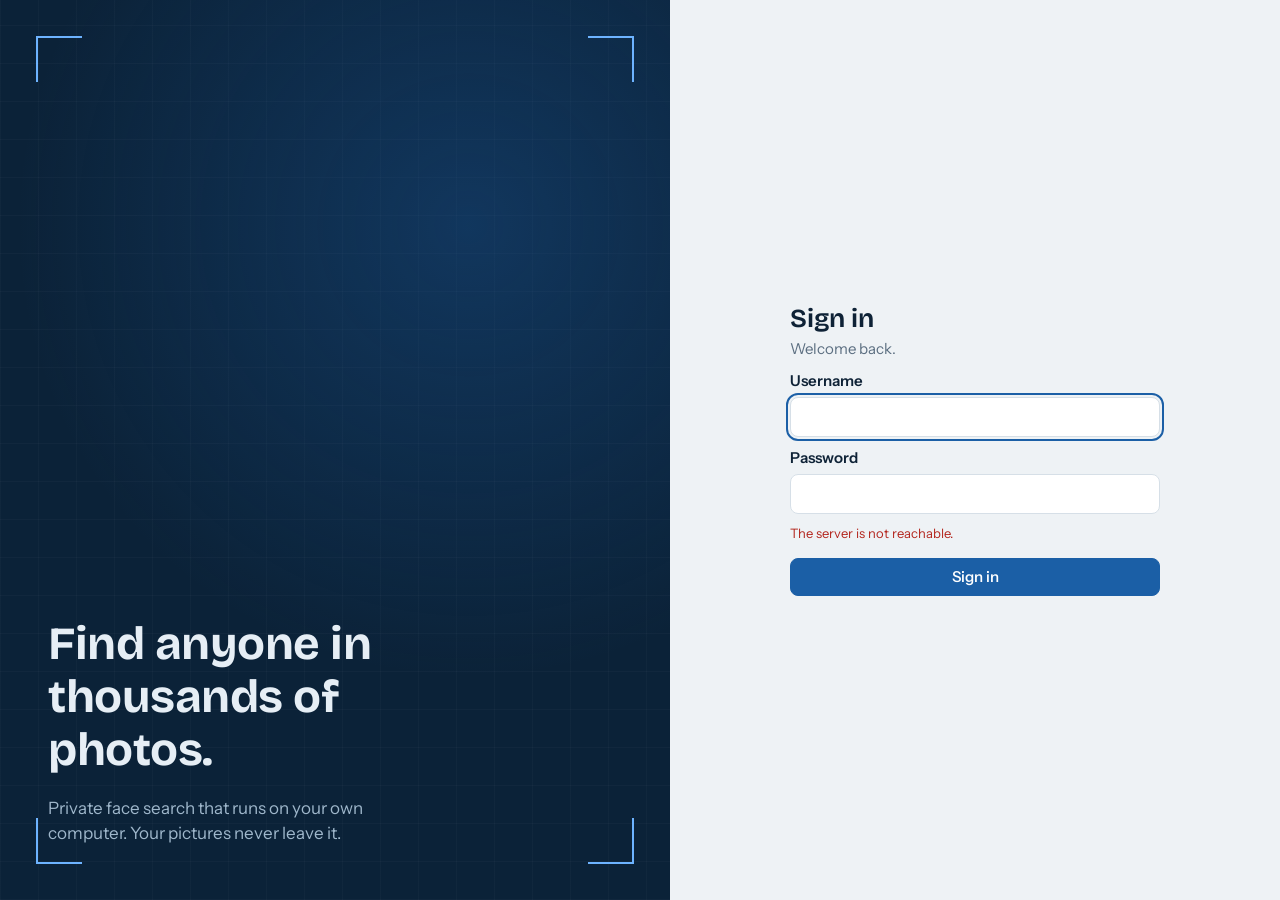
==== static/index.html @ 77f509f9 "FaceMatch 3.0: multi-user private face search Accounts with per-folder access, instant new-photo det" ====
<!doctype html>
<html lang="en"><head>
<meta charset="utf-8"><meta name="viewport" content="width=device-width,initial-scale=1">
<meta name="theme-color" content="#0b2238"><link rel="manifest" href="/manifest.webmanifest">
<title>FaceMatch — find people in your photos</title>
<meta name="description" content="A private, self-hosted face search for your photo library.">
<link rel="icon" href="/static/icon.svg">
<link rel="stylesheet" href="/static/style.css">
<script src="/static/theme.js"></script>
</head><body>

<!-- ============ sign in / first-run setup / invite ============ -->
<div id="auth" class="auth hid">
  <div class="art vf"><span class="vf-b"></span><div class="grain"></div>
    <h1>Find anyone in thousands of photos.</h1>
    <p>Private face search that runs on your own computer. Your pictures never leave it.</p>
  </div>
  <div class="form">
    <form id="authForm" autocomplete="on">
      <h2 id="aTitle">Sign in</h2>
      <p class="mut" id="aSub"></p>
      <label class="f" id="aUserW"><span>Username</span><input type="text" id="aUser" autocomplete="username" autocapitalize="none" required></label>
      <label class="f hid" id="aDispW"><span>Your name</span><input type="text" id="aDisp" autocomplete="name"></label>
      <label class="f"><span>Password</span><input type="password" id="aPass" autocomplete="current-password" required></label>
      <label class="f hid" id="aPass2W"><span>Repeat password</span><input type="password" id="aPass2" autocomplete="new-password"></label>
      <label class="f hid" id="aCodeW"><span>Setup code</span><input type="text" id="aCode" autocomplete="off"><small class="mut">Printed in the server console when it started.</small></label>
      <div class="err small" id="aErr" role="alert"></div>
      <button class="btn p wide" id="aGo" type="submit">Sign in</button>
    </form>
  </div>
</div>

<!-- ============ the app ============ -->
<div id="app" class="hid">
<header class="top">
  <a class="logo" href="#find" id="logoLink"><svg width="28" height="28" viewBox="0 0 32 32" fill="none" stroke="currentColor" stroke-width="2.6" stroke-linecap="round" aria-hidden="true"><path d="M3 11V5a2 2 0 0 1 2-2h6M21 3h6a2 2 0 0 1 2 2v6M29 21v6a2 2 0 0 1-2 2h-6M11 29H5a2 2 0 0 1-2-2v-6"/><circle cx="16" cy="13.5" r="4"/><path d="M8.5 24c1.2-3.6 4.2-5.2 7.5-5.2s6.3 1.6 7.5 5.2"/></svg>FaceMatch</a>
  <nav class="main" aria-label="Main">
    <button data-tab="find" class="on">Find</button>
    <button data-tab="people">People</button>
    <button data-tab="library" class="adm hid">Library</button>
    <button data-tab="admin" class="adm hid">Admin</button>
  </nav>
  <div id="pill" class="pill" title="Library status"></div>
  <button class="avatar" id="avBtn" aria-haspopup="true" aria-label="Account menu"></button>
  <div class="menu hid" id="menu">
    <div class="who" id="mWho"></div><div class="mut small" id="mRole"></div>
    <hr>
    <div class="small mut">Appearance</div>
    <div class="seg" id="modeSeg" style="margin-top:6px"><button data-m="light">Light</button><button data-m="dark">Dark</button><button data-m="auto">Auto</button></div>
    <div class="sw" id="accSw"></div>
    <hr>
    <button class="mi" id="mShares">My share links</button>
    <button class="mi" id="mPass">Change password</button>
    <button class="mi" id="mOut">Sign out</button>
  </div>
</header>

<main>
<!-- ============ FIND ============ -->
<section id="find" class="view on">
  <div class="layout">
    <aside class="panel">
      <h2>Who are you looking for?</h2>
      <div id="peopleChips" class="chips"></div>
      <label class="drop vf" id="drop"><span class="vf-b"></span>
        <input type="file" id="file" accept="image/*,.heic,.heif" multiple hidden>
        <b>Upload a photo of the person</b>
        <span>Drop it here or click. More photos of the same person improve accuracy.</span>
      </label>
      <div id="refBox"></div>
      <div id="together" class="notice small hid"></div>
      <div class="sl">
        <div class="row between"><b>Match strictness</b><span id="thrv" class="mut"></span></div>
        <input type="range" id="thr" min="0.2" max="0.65" step="0.01" aria-label="Match strictness">
        <div class="row between mut small"><span>More matches</span><span>Fewer, surer</span></div>
      </div>
      <div class="sl"><b>When</b><div class="row"><select id="yFrom" aria-label="From year"></select><span class="mut">to</span><select id="yTo" aria-label="To year"></select></div></div>
      <div class="sl"><b>Photos with</b>
        <select id="grp"><option value="">Anyone (all photos)</option><option value="solo">Only them (solo shots)</option><option value="small">Small groups (2–5 faces)</option><option value="big">Big groups (6+ faces)</option></select></div>
      <label class="chk"><input type="checkbox" id="hq"> Hide blurry / tiny faces</label>
      <label class="chk hid" id="vidWrap"><input type="checkbox" id="vid" checked> Include videos</label>
      <div id="srcWrap" class="sl hid"><b>Search in</b><select id="srcSel"></select></div>
      <button class="btn p wide" id="go" disabled>Find photos</button>
      <div id="findMsg" class="err small" role="alert"></div>
    </aside>
    <div class="results">
      <div id="empty" class="empty vf"><span class="vf-b"></span>
        <svg class="big" viewBox="0 0 32 32" fill="none" stroke="currentColor" stroke-width="1.8" stroke-linecap="round" aria-hidden="true"><circle cx="16" cy="12" r="5"/><path d="M6 27c1.5-5.5 5.5-8 10-8s8.5 2.5 10 8"/></svg>
        <h3>Pick a person or upload a face</h3>
        <p id="emptyHint">Your photos are analysed once in the background. After that, every search takes a fraction of a second.</p>
        <div class="row end" style="justify-content:center;margin-top:14px">
          <button class="btn p hid" id="toLib">Add your photo folders</button>
          <button class="btn hid" id="toPeople">See people found in your library</button>
        </div>
      </div>
      <div id="rwrap" class="hid">
        <div class="bar2">
          <div><b id="rcount"></b> <span class="mut" id="rms"></span></div>
          <div class="row grow end wrap">
            <select id="sort" aria-label="Sort"><option value="best">Best match first</option><option value="newest">Newest first</option><option value="oldest">Oldest first</option><option value="quality">Sharpest faces first</option></select>
            <button class="btn" id="selAll">Select all</button>
            <select id="layout" class="xp" title="How exported files are organised"><option value="flat">Flat</option><option value="year">Folders by year</option><option value="structure">Keep original folders</option></select>
            <button class="btn xp adm" id="saveBtn" disabled>Save to folder…</button>
            <button class="btn xp" id="zipBtn" disabled>Download .zip</button>
            <button class="btn xp" id="shareBtn" disabled>Share link…</button>
            <button class="btn" id="savePerson">Remember this person</button>
          </div>
        </div>
        <div id="notice" class="notice hid"></div>
        <div id="fbBar" class="notice hid"><span id="fbText"></span> <button class="btn p" id="fbGo">Update results</button> <button class="btn" id="fbClear">Clear</button></div>
        <div class="mut small tip">Tip: hover a photo and press ✓ “this is them” or ✗ “not them”, then <b>Update results</b> — the search learns from you.</div>
        <div id="grid" class="grid"></div>
        <div id="sentinel" class="mut center">&nbsp;</div>
      </div>
    </div>
  </div>
</section>

<!-- ============ PEOPLE ============ -->
<section id="people" class="view">
  <div class="head row between wrap"><div><h1>People</h1><p class="mut">Faces found in your library are grouped automatically. Name someone once, then find their photos in one click. Names are private to your account.</p></div>
    <div class="row"><button class="btn hid" id="mergeBtn">Merge selected</button><button class="btn p adm hid" id="discBtn">Scan for people</button></div></div>
  <div id="discMsg" class="mut small" style="margin-bottom:10px"></div>
  <div class="tabs"><button data-ps="named" class="on">Named <span id="cNamed"></span></button><button data-ps="discovered">Discovered <span id="cDisc"></span></button><button data-ps="hidden">Hidden <span id="cHidden"></span></button></div>
  <div id="peopleGrid" class="pgrid"></div>
  <div class="center" style="margin-top:14px"><button class="btn hid" id="pMore">Show more</button></div>
</section>

<!-- ============ LIBRARY (admin) ============ -->
<section id="library" class="view">
  <div class="head row between wrap"><div><h1>Library</h1><p class="mut">Folders, albums and drives to search. Every photo is analysed once; new photos are noticed within seconds.</p></div>
    <button class="btn p" id="addSrc">+ Add folder</button></div>
  <div class="panel" id="idxPanel">
    <div class="row between wrap"><b id="idxTitle">Idle</b><div class="row wrap"><button class="btn" id="bPause">Pause</button><button class="btn" id="bStop">Stop</button><button class="btn" id="bScan">Scan for new photos</button></div></div>
    <div class="prog"><i id="idxBar"></i></div>
    <div class="mut small" id="idxText"></div>
  </div>
  <div id="srcList"></div>
  <div class="panel"><h2>Indexing</h2>
    <div class="grid3">
      <label class="f"><span>Speed <small class="mut">(CPU workers — fewer keeps the computer snappy)</small></span><input type="range" id="wk" min="1" value="1"> <b id="wkv"></b></label>
      <label class="f"><span>Face detail</span><select id="detail"><option value="fast">Fast (close-up faces)</option><option value="balanced">Balanced</option><option value="thorough">Thorough (small faces, slower)</option></select></label>
      <label class="f"><span>Full re-check</span><select id="auto"><option value="0">never (manual)</option><option value="1">every hour</option><option value="6">every 6 hours</option><option value="24">daily</option><option value="168">weekly</option></select></label>
    </div>
    <label class="chk"><input type="checkbox" id="optWatch"> Watch folders and add new photos instantly</label>
    <label class="chk"><input type="checkbox" id="optVideo"> Also index videos (samples a frame every few seconds — slower)</label>
    <label class="chk"><input type="checkbox" id="optDisc"> Group faces into people automatically after indexing</label>
    <label class="chk"><input type="checkbox" id="optShare"> Allow share links</label>
    <label class="chk"><input type="checkbox" id="optBackup"> Back up the index every day (keeps the last 3)</label>
    <div class="sl"><b>Skip these folders</b> <span class="mut small">one per line: a folder name (e.g. Screenshots) or a full path</span>
      <textarea id="excl" rows="3" placeholder="Screenshots&#10;WhatsApp Stickers"></textarea>
      <button class="btn" id="exclSave" style="margin-top:6px">Save</button></div>
    <div class="row"><button class="btn" id="bBackup">Back up now</button><span class="mut small" id="bkText"></span></div>
  </div>
  <div class="panel"><h2>Recognition model</h2>
    <div class="row wrap"><select id="modelSel"></select><button class="btn" id="modelGo">Switch model</button></div>
    <div id="modelMsg" class="small mut" style="margin-top:8px"></div>
    <div class="prog hid" id="modelProg"><i id="modelBar"></i></div>
    <p class="mut small">“Standard” is fast. “Accurate” (ArcFace) tells similar-looking people apart much better and copes better with children, side views and ageing, but analysing takes 3–5× longer. Switching re-analyses your library in the background; saved people carry over.</p>
  </div>
</section>

<!-- ============ ADMIN ============ -->
<section id="admin" class="view">
  <div class="head"><h1>Admin</h1><p class="mut">People who can sign in, what they can see, and what has been happening.</p></div>
  <div class="tabs"><button data-at="ov" class="on">Overview</button><button data-at="users">Users</button><button data-at="log">Activity</button></div>
  <div id="at-ov"></div><div id="at-users" class="hid"></div><div id="at-log" class="hid"></div>
</section>
</main>

<div id="lb" class="lb vf hid"><span class="vf-b"></span>
  <button class="x" id="lbX" aria-label="Close">✕</button><button class="nv l" id="lbL" aria-label="Previous">‹</button><button class="nv r" id="lbR" aria-label="Next">›</button>
  <div id="lbMedia"></div>
  <div class="cap"><div><span id="lbName"></span> <a id="lbOpen" target="_blank" rel="noopener">open original</a></div>
    <div class="row" style="justify-content:center;margin-top:8px"><button class="lbfb" id="lbYes">✓ This is them</button><button class="lbfb" id="lbNo">✗ Not them</button></div></div>
</div>
</div>

<div id="modal" class="modal hid"><div class="mbox" id="mbox" role="dialog" aria-modal="true"></div></div>
<div id="toast" class="toast hid" role="status"></div>
<script src="/static/app.js"></script>
</body></html>
---- static/style.css ----
/* FaceMatch — cyanotype-inspired UI. Themes: 6 accents x light/dark/auto. No external requests. */
@font-face{font-family:"Bricolage Grotesque";src:url(/static/fonts/bricolage-grotesque-latin-wght-normal.woff2) format("woff2");font-weight:200 800;font-display:swap}
@font-face{font-family:"Instrument Sans";src:url(/static/fonts/instrument-sans-latin-wght-normal.woff2) format("woff2");font-weight:400 700;font-display:swap}

:root{
  --bg:#eef2f5;--surface:#fff;--surface2:#f5f8fa;--ink:#0e2236;--mut:#5b6e80;--line:#d6dfe7;
  --acc:#1b5fa6;--acc-ink:#fff;--acc-soft:#dfeaf6;--ok:#1e7a4f;--bad:#b3261e;--warn:#9a6700;
  --shadow:0 1px 2px rgba(14,34,54,.06),0 8px 24px -12px rgba(14,34,54,.18);
  --r:12px;--rs:8px;
  --hd:"Bricolage Grotesque","Segoe UI",system-ui,sans-serif;--bd:"Instrument Sans","Segoe UI",system-ui,sans-serif;
  color-scheme:light;
}
:root[data-mode="dark"]{
  --bg:#0a1620;--surface:#10202e;--surface2:#142736;--ink:#e6eef5;--mut:#8da2b5;--line:#22384a;
  --acc:#6db3ff;--acc-ink:#06223d;--acc-soft:#16324b;--ok:#4cc38a;--bad:#ff7b72;--warn:#e3b341;
  --shadow:0 1px 2px rgba(0,0,0,.4),0 10px 30px -14px rgba(0,0,0,.7);color-scheme:dark;
}
/* accent palettes: [light acc, soft, dark acc, dark soft] */
:root[data-acc="fern"]{--acc:#25724f;--acc-soft:#dcefe6}
:root[data-acc="plum"]{--acc:#7d3a93;--acc-soft:#eddff3}
:root[data-acc="marigold"]{--acc:#8f5a00;--acc-soft:#f6e8c6}
:root[data-acc="rose"]{--acc:#b02a52;--acc-soft:#f8dfe6}
:root[data-acc="graphite"]{--acc:#38424d;--acc-soft:#e1e6ea}
:root[data-mode="dark"][data-acc="fern"]{--acc:#59d19b;--acc-soft:#14352a;--acc-ink:#04281a}
:root[data-mode="dark"][data-acc="plum"]{--acc:#cf93e6;--acc-soft:#2f1c39;--acc-ink:#2a0f37}
:root[data-mode="dark"][data-acc="marigold"]{--acc:#f0b94a;--acc-soft:#3a2d10;--acc-ink:#2d1f00}
:root[data-mode="dark"][data-acc="rose"]{--acc:#ff8aa9;--acc-soft:#3b1824;--acc-ink:#3a0b19}
:root[data-mode="dark"][data-acc="graphite"]{--acc:#b6c2cf;--acc-soft:#232d37;--acc-ink:#121a21}

*{box-sizing:border-box}
html{-webkit-text-size-adjust:100%}
body{margin:0;background:var(--bg);color:var(--ink);font:15px/1.5 var(--bd);-webkit-font-smoothing:antialiased}
h1,h2,h3{font-family:var(--hd);margin:0;letter-spacing:-.01em;line-height:1.15}
h1{font-size:30px;font-weight:700}h2{font-size:18px;font-weight:650;margin-bottom:10px}h3{font-size:16px}
p{margin:.3em 0}
a{color:var(--acc)}
.hid{display:none!important}.mut{color:var(--mut)}.small{font-size:13px}.center{text-align:center}.err{color:var(--bad)}.ok{color:var(--ok)}
.row{display:flex;gap:8px;align-items:center}.wrap{flex-wrap:wrap}.between{justify-content:space-between}.end{justify-content:flex-end}.grow{flex:1}
:focus-visible{outline:2px solid var(--acc);outline-offset:2px}
button,input,select,textarea{font:inherit;color:inherit}
input[type=text],input[type=password],input[type=number],select,textarea{background:var(--surface);border:1px solid var(--line);border-radius:var(--rs);padding:8px 10px;width:100%;min-height:38px}
textarea{resize:vertical}
select{width:auto;max-width:100%}
.btn{background:var(--surface);border:1px solid var(--line);border-radius:var(--rs);padding:7px 13px;cursor:pointer;min-height:36px;font-weight:550;white-space:nowrap}
.btn:hover:not(:disabled){border-color:var(--acc)}
.btn.p{background:var(--acc);color:var(--acc-ink);border-color:var(--acc)}
.btn.p:hover:not(:disabled){filter:brightness(1.07)}
.btn.danger{color:var(--bad)}.btn.ghost{background:none;border-color:transparent}
.btn:disabled{opacity:.45;cursor:default}.btn.wide{width:100%}
input[type=range]{accent-color:var(--acc);width:100%}input[type=checkbox]{accent-color:var(--acc)}
.chk{display:flex;gap:8px;align-items:center;margin:6px 0;cursor:pointer}
.panel{background:var(--surface);border:1px solid var(--line);border-radius:var(--r);padding:16px;margin-bottom:14px;box-shadow:var(--shadow)}
.notice{background:var(--acc-soft);border-radius:var(--rs);padding:9px 12px;margin:10px 0}
.badge{font-size:12px;border-radius:99px;padding:1px 9px;background:var(--acc-soft);color:var(--acc);white-space:nowrap}
.badge.off{background:#fde8e6;color:var(--bad)}:root[data-mode=dark] .badge.off{background:#3b1a18}
.badge.live{background:#dff3e8;color:var(--ok)}:root[data-mode=dark] .badge.live{background:#123325}

/* viewfinder brackets: the product's motif — used on the logo, drop zone, auth art, lightbox, hovered tiles */
.vf{position:relative}
.vf>.vf-b{position:absolute;inset:0;pointer-events:none;z-index:2}
.vf::before,.vf::after,.vf>.vf-b::before,.vf>.vf-b::after{content:"";position:absolute;width:var(--vs,18px);height:var(--vs,18px);border:0 solid var(--vc,var(--acc));pointer-events:none;transition:all .18s}
.vf::before{top:var(--vo,8px);left:var(--vo,8px);border-top-width:2px;border-left-width:2px}
.vf::after{top:var(--vo,8px);right:var(--vo,8px);border-top-width:2px;border-right-width:2px}
.vf>.vf-b::before{bottom:var(--vo,8px);left:var(--vo,8px);border-bottom-width:2px;border-left-width:2px}
.vf>.vf-b::after{bottom:var(--vo,8px);right:var(--vo,8px);border-bottom-width:2px;border-right-width:2px}

/* top bar */
header.top{position:sticky;top:0;z-index:20;display:flex;align-items:center;gap:18px;padding:10px 20px;background:color-mix(in srgb,var(--bg) 88%,transparent);backdrop-filter:blur(10px);border-bottom:1px solid var(--line)}
.logo{display:flex;align-items:center;gap:9px;font:700 20px var(--hd);letter-spacing:-.02em;color:var(--ink);text-decoration:none}
.logo svg{color:var(--acc)}
nav.main{display:flex;gap:2px}
nav.main button{background:none;border:0;padding:8px 14px;border-radius:99px;cursor:pointer;font-weight:600;color:var(--mut)}
nav.main button:hover{color:var(--ink)}
nav.main button.on{background:var(--acc-soft);color:var(--acc)}
.pill{margin-left:auto;font-size:13px;color:var(--mut);display:flex;align-items:center;gap:8px}
.pill::before{content:"";width:8px;height:8px;border-radius:50%;background:var(--ok)}
.pill.run::before{background:var(--acc);animation:pulse 1.2s infinite}
@keyframes pulse{50%{opacity:.25}}
.avatar{width:36px;height:36px;border-radius:50%;border:1px solid var(--line);background:var(--acc);color:var(--acc-ink);font:700 14px var(--hd);cursor:pointer}
.menu{position:absolute;right:20px;top:56px;width:290px;background:var(--surface);border:1px solid var(--line);border-radius:var(--r);box-shadow:var(--shadow);padding:14px;z-index:30}
.menu hr{border:0;border-top:1px solid var(--line);margin:12px 0}
.menu .who{font-weight:650}
.seg{display:flex;border:1px solid var(--line);border-radius:var(--rs);overflow:hidden}
.seg button{flex:1;background:none;border:0;padding:6px;cursor:pointer;font-weight:550}
.seg button.on{background:var(--acc-soft);color:var(--acc)}
.sw{display:flex;gap:8px;margin-top:8px}
.sw button{width:28px;height:28px;border-radius:50%;border:2px solid transparent;cursor:pointer;outline:1px solid var(--line);outline-offset:1px}
.sw button.on{border-color:var(--ink)}
.mi{display:block;width:100%;text-align:left;background:none;border:0;padding:8px 6px;border-radius:6px;cursor:pointer}
.mi:hover{background:var(--surface2)}

main{max-width:1500px;margin:0 auto;padding:20px}
.view{display:none}.view.on{display:block}
.head{margin-bottom:16px;gap:16px}
.layout{display:grid;grid-template-columns:330px 1fr;gap:20px;align-items:start}
aside.panel{position:sticky;top:76px;max-height:calc(100vh - 92px);overflow:auto}
.sl{margin:14px 0}.sl>b{display:block;margin-bottom:5px}

.drop{display:block;text-align:center;padding:26px 16px;border-radius:var(--r);background:var(--surface2);cursor:pointer;--vo:8px}
.drop.on,.drop:hover{background:var(--acc-soft);--vs:26px}
.drop b{display:block;font:650 15px var(--hd)}.drop span{color:var(--mut);font-size:13px}
.chips{display:flex;flex-wrap:wrap;gap:6px;margin-bottom:10px}
.chip{display:flex;align-items:center;gap:6px;border:1px solid var(--line);background:var(--surface);border-radius:99px;padding:3px 11px 3px 3px;cursor:pointer;font-weight:550}
.chip img{width:26px;height:26px;border-radius:50%;object-fit:cover}
.chip.on{background:var(--acc);color:var(--acc-ink);border-color:var(--acc)}
.ref{display:flex;gap:8px;flex-wrap:wrap;margin-top:10px;align-items:center}
.rp{display:flex;gap:4px;padding:4px;border:1px solid var(--line);border-radius:var(--rs)}
.rp img{width:56px;height:56px;object-fit:cover;border-radius:6px;opacity:.55;cursor:pointer}
.rp img.on{opacity:1;outline:2px solid var(--acc)}

.empty{text-align:center;padding:70px 20px;color:var(--mut);--vo:30px;--vs:34px;border-radius:var(--r);background:var(--surface);border:1px dashed var(--line)}
.empty .big{width:62px;height:62px;margin:0 auto 12px;color:var(--acc)}
.empty h3{color:var(--ink);font-size:21px;margin-bottom:6px}
.bar2{display:flex;justify-content:space-between;gap:12px;flex-wrap:wrap;align-items:center;margin-bottom:10px}
.tip{margin:6px 0 12px}

.grid{display:grid;grid-template-columns:repeat(auto-fill,minmax(170px,1fr));gap:8px}
.tile{position:relative;aspect-ratio:1;border-radius:var(--rs);overflow:hidden;cursor:pointer;background:var(--surface2);--vo:7px;--vs:14px;--vc:#fff}
.tile img{width:100%;height:100%;object-fit:cover;display:block;transition:transform .25s}
.tile:hover img{transform:scale(1.04)}
.tile::before,.tile::after,.tile>.vf-b::before,.tile>.vf-b::after{opacity:0;z-index:2}
.tile:hover::before,.tile:hover::after,.tile:hover>.vf-b::before,.tile:hover>.vf-b::after,.tile.sel::before,.tile.sel::after,.tile.sel>.vf-b::before,.tile.sel>.vf-b::after{opacity:1}
.tile .ck,.tile .fb button{position:absolute;width:26px;height:26px;border-radius:50%;border:0;background:rgba(10,22,32,.65);color:#fff;cursor:pointer;display:none;font-size:14px;line-height:26px;text-align:center;z-index:3}
.tile .ck{top:8px;left:8px}.tile .fb{position:absolute;bottom:7px;right:7px;display:none;gap:4px;z-index:3}
.tile .fb button{position:static;display:block}
.tile:hover .ck,.tile:hover .fb,.grid.selecting .ck{display:block}.tile:hover .fb{display:flex}
.tile.sel .ck{display:block;background:var(--acc);color:var(--acc-ink)}
.tile.sel img{transform:scale(.93);border-radius:6px}
.tile.okd{outline:3px solid var(--ok);outline-offset:-3px}.tile.rej{outline:3px solid var(--bad);outline-offset:-3px;opacity:.55}
.tile .sc{position:absolute;bottom:7px;left:8px;font-size:12px;font-weight:650;color:#fff;text-shadow:0 1px 3px rgba(0,0,0,.8);display:none;z-index:3}
.tile:hover .sc{display:block}
.tile .vb{position:absolute;top:8px;right:8px;background:rgba(10,22,32,.65);color:#fff;border-radius:6px;padding:0 6px;font-size:12px;z-index:3}

.tabs{display:flex;gap:4px;margin-bottom:14px;border-bottom:1px solid var(--line)}
.tabs button{background:none;border:0;border-bottom:2px solid transparent;padding:9px 14px;cursor:pointer;font-weight:600;color:var(--mut);margin-bottom:-1px}
.tabs button.on{color:var(--acc);border-bottom-color:var(--acc)}
.tabs button span{background:var(--acc-soft);color:var(--acc);border-radius:99px;padding:0 8px;font-size:12px;margin-left:4px}
.pgrid{display:grid;grid-template-columns:repeat(auto-fill,minmax(190px,1fr));gap:12px}
.pc{background:var(--surface);border:1px solid var(--line);border-radius:var(--r);padding:14px;text-align:center;position:relative;box-shadow:var(--shadow)}
.pc img{width:104px;height:104px;border-radius:50%;object-fit:cover;background:var(--surface2)}
.pc .name{display:block;font:650 16px var(--hd);margin:8px 0 2px;cursor:pointer}
.pc .name.un{color:var(--acc);font-weight:600}
.pc .meta{color:var(--mut);font-size:13px;margin-bottom:9px}
.pc .row{justify-content:center;flex-wrap:wrap}.pc .btn{padding:6px 10px}
.pc .mg{position:absolute;top:10px;left:10px}
.pc .pool{position:absolute;top:10px;right:10px}

.prog{height:7px;border-radius:9px;background:var(--surface2);overflow:hidden;margin:9px 0}
.prog i{display:block;height:100%;background:var(--acc);width:0;transition:width .4s}
.src{display:flex;justify-content:space-between;gap:12px;align-items:center;flex-wrap:wrap}
.src .path{font-weight:650;word-break:break-all}
.grid3{display:grid;grid-template-columns:repeat(auto-fit,minmax(220px,1fr));gap:16px}
label.f{display:block;margin:10px 0}label.f>span{display:block;font-weight:600;margin-bottom:4px}

table.t{width:100%;border-collapse:collapse}
table.t th,table.t td{text-align:left;padding:9px 10px;border-bottom:1px solid var(--line);vertical-align:middle}
table.t th{font-weight:600;color:var(--mut);font-size:13px}
.stats{display:grid;grid-template-columns:repeat(auto-fit,minmax(150px,1fr));gap:12px;margin-bottom:14px}
.stat{background:var(--surface);border:1px solid var(--line);border-radius:var(--r);padding:14px 16px}
.stat b{display:block;font:700 28px var(--hd);letter-spacing:-.02em}.stat span{color:var(--mut);font-size:13px}
.chart{position:relative}.chart svg{width:100%;height:auto;display:block}
.chart .bar{fill:var(--acc);transition:opacity .15s}.chart .bar:hover{opacity:.78}
.chart text{fill:var(--mut);font-size:11px;font-family:var(--bd)}.chart .gl{stroke:var(--line);stroke-width:1}
.tip2{position:absolute;pointer-events:none;background:var(--ink);color:var(--bg);padding:5px 9px;border-radius:6px;font-size:12.5px;white-space:nowrap;transform:translate(-50%,-110%)}
.ev{display:grid;grid-template-columns:150px 110px 150px 1fr;gap:10px;padding:8px 4px;border-bottom:1px solid var(--line);font-size:13.5px}

/* auth screen */
.auth{min-height:100vh;display:grid;grid-template-columns:1.1fr 1fr}
.auth .art{background:#0b2238;color:#e6eef5;display:flex;flex-direction:column;justify-content:flex-end;padding:48px;position:relative;overflow:hidden;--vc:#6db3ff;--vo:36px;--vs:44px}
.auth .art h1{font-size:46px;max-width:11ch;margin-bottom:14px}
.auth .art p{color:#9fb7cb;max-width:34ch;font-size:17px}
.auth .art .grain{position:absolute;inset:0;background:radial-gradient(circle at 70% 25%,#1d5fa855,transparent 55%),repeating-linear-gradient(0deg,#ffffff06 0 1px,transparent 1px 38px),repeating-linear-gradient(90deg,#ffffff06 0 1px,transparent 1px 38px)}
.auth .art>*:not(.grain):not(.vf-b){position:relative}
.auth .form{display:flex;align-items:center;justify-content:center;padding:32px}
.auth form{width:100%;max-width:370px}
.auth form h2{font-size:26px;margin-bottom:4px}
.auth form .btn{margin-top:14px}

.lb{position:fixed;inset:0;background:rgba(5,12,19,.94);z-index:50;display:flex;align-items:center;justify-content:center;--vc:#fff;--vo:22px;--vs:30px}
#lbMedia{max-width:92vw;max-height:80vh;display:flex}#lbMedia img,#lbMedia video{max-width:92vw;max-height:80vh;object-fit:contain;border-radius:4px}
.lb .x,.lb .nv{position:absolute;background:rgba(255,255,255,.1);border:0;color:#fff;font-size:26px;width:46px;height:46px;border-radius:50%;cursor:pointer}
.lb .x{top:16px;right:16px}.lb .nv{top:50%;margin-top:-23px}.lb .l{left:16px}.lb .r{right:16px}
.lb .cap{position:absolute;bottom:16px;left:0;right:0;text-align:center;color:#d3dfe9;font-size:14px}.lb .cap a{color:#8ec5ff}
.lbfb{background:rgba(255,255,255,.12);border:0;color:#fff;border-radius:99px;padding:6px 16px;cursor:pointer}
.modal{position:fixed;inset:0;background:rgba(5,12,19,.55);z-index:60;display:flex;align-items:center;justify-content:center;padding:16px}
.mbox{background:var(--surface);border-radius:var(--r);padding:22px;width:min(520px,100%);max-height:90vh;overflow:auto;box-shadow:var(--shadow)}
.mbox h2{margin-bottom:12px}.mbox .row{margin-top:12px}
.fl{max-height:300px;overflow:auto;border:1px solid var(--line);border-radius:var(--rs);margin:10px 0}
.fl div{padding:8px 12px;cursor:pointer;border-bottom:1px solid var(--line)}.fl div:hover{background:var(--surface2)}
.toast{position:fixed;left:50%;bottom:26px;transform:translateX(-50%);background:var(--ink);color:var(--bg);padding:10px 18px;border-radius:99px;z-index:90;box-shadow:var(--shadow)}
.linkbox{display:flex;gap:6px}.linkbox input{flex:1}

@media (max-width:900px){
  .layout{grid-template-columns:1fr}aside.panel{position:static;max-height:none}
  .auth{grid-template-columns:1fr}.auth .art{min-height:230px;padding:28px}.auth .art h1{font-size:32px}
  header.top{gap:8px;padding:8px 12px;flex-wrap:wrap}.pill{display:none}nav.main{order:3;width:100%;overflow:auto}
  main{padding:12px}.grid{grid-template-columns:repeat(auto-fill,minmax(118px,1fr))}.ev{grid-template-columns:1fr 1fr}
  .menu{right:12px}
}
@media (prefers-reduced-motion:reduce){*{animation:none!important;transition:none!important}}
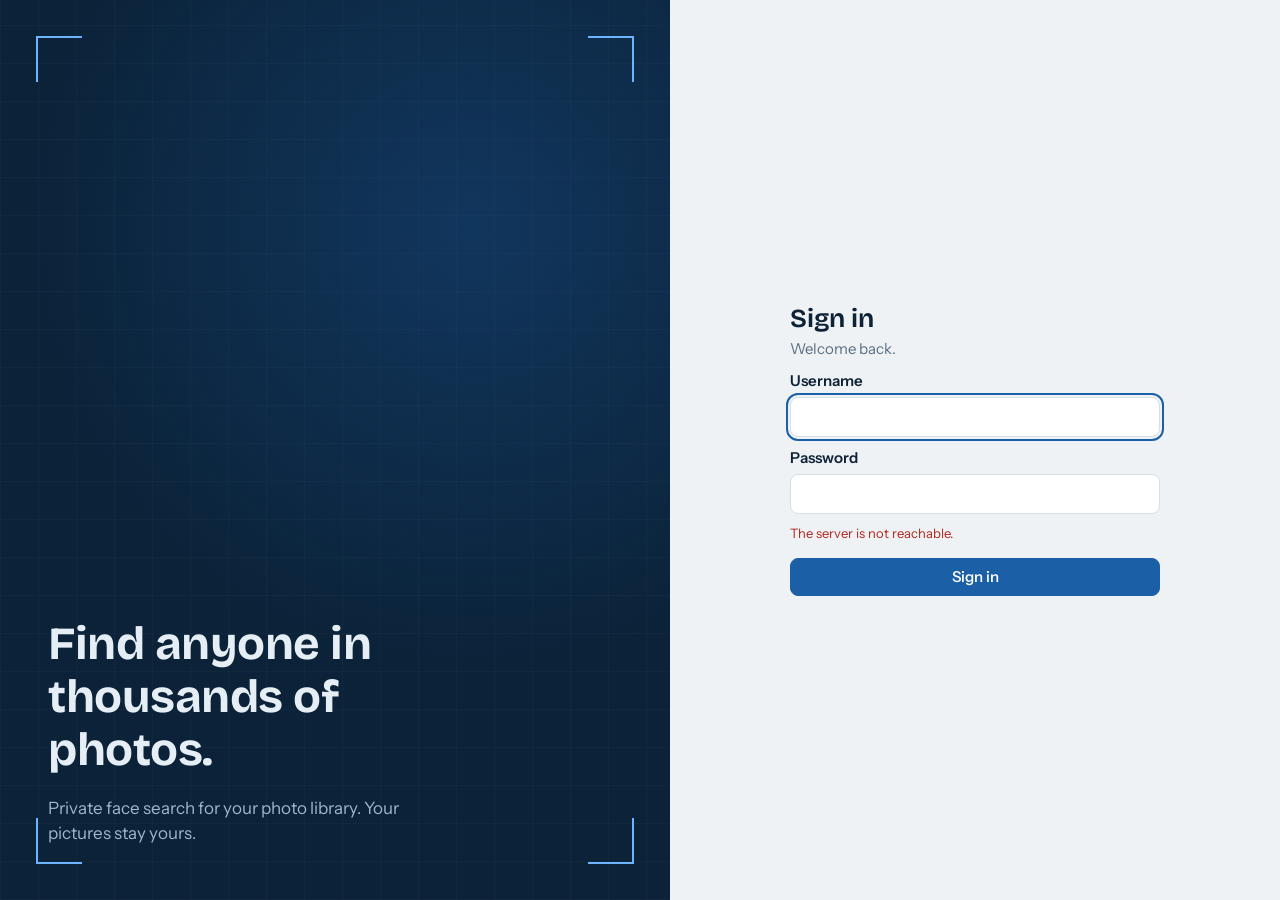
==== commit 9efaaaf1: "Platform mode: sign-up, uploads, installable app" ====
--- a/static/index.html
+++ b/static/index.html
@@ -1,7 +1,10 @@
 <!doctype html>
 <html lang="en"><head>
-<meta charset="utf-8"><meta name="viewport" content="width=device-width,initial-scale=1">
+<meta charset="utf-8"><meta name="viewport" content="width=device-width,initial-scale=1,viewport-fit=cover">
 <meta name="theme-color" content="#0b2238"><link rel="manifest" href="/manifest.webmanifest">
+<meta name="mobile-web-app-capable" content="yes"><meta name="apple-mobile-web-app-capable" content="yes">
+<meta name="apple-mobile-web-app-title" content="FaceMatch"><meta name="apple-mobile-web-app-status-bar-style" content="black-translucent">
+<link rel="apple-touch-icon" href="/static/icons/apple-touch-icon.png">
 <title>FaceMatch — find people in your photos</title>
 <meta name="description" content="A private, self-hosted face search for your photo library.">
 <link rel="icon" href="/static/icon.svg">
@@ -13,7 +16,7 @@
 <div id="auth" class="auth hid">
   <div class="art vf"><span class="vf-b"></span><div class="grain"></div>
     <h1>Find anyone in thousands of photos.</h1>
-    <p>Private face search that runs on your own computer. Your pictures never leave it.</p>
+    <p>Private face search for your photo library. Your pictures stay yours.</p>
   </div>
   <div class="form">
     <form id="authForm" autocomplete="on">
@@ -24,8 +27,10 @@
       <label class="f"><span>Password</span><input type="password" id="aPass" autocomplete="current-password" required></label>
       <label class="f hid" id="aPass2W"><span>Repeat password</span><input type="password" id="aPass2" autocomplete="new-password"></label>
       <label class="f hid" id="aCodeW"><span>Setup code</span><input type="text" id="aCode" autocomplete="off"><small class="mut">Printed in the server console when it started.</small></label>
+      <label class="chk hid" id="aConsentW" style="align-items:flex-start"><input type="checkbox" id="aConsent" style="margin-top:4px"><span class="small">I agree to the <a href="/privacy" target="_blank" rel="noopener">privacy notice</a>, and I have the right to upload these photos. I understand faces in them are analysed to make search possible.</span></label>
       <div class="err small" id="aErr" role="alert"></div>
       <button class="btn p wide" id="aGo" type="submit">Sign in</button>
+      <p class="center small hid" id="aSwitchW" style="margin-top:14px"><span id="aSwitchT" class="mut"></span> <a href="#" id="aSwitch"></a></p>
     </form>
   </div>
 </div>
@@ -37,6 +42,7 @@
   <nav class="main" aria-label="Main">
     <button data-tab="find" class="on">Find</button>
     <button data-tab="people">People</button>
+    <button data-tab="photos" class="mem hid">Photos</button>
     <button data-tab="library" class="adm hid">Library</button>
     <button data-tab="admin" class="adm hid">Admin</button>
   </nav>
@@ -50,7 +56,10 @@
     <div class="sw" id="accSw"></div>
     <hr>
     <button class="mi" id="mShares">My share links</button>
+    <button class="mi hid" id="mInstall">Install as an app</button>
     <button class="mi" id="mPass">Change password</button>
+    <a class="mi" href="/privacy" target="_blank" rel="noopener" style="text-decoration:none;color:inherit">Privacy notice</a>
+    <button class="mi" id="mDelete" style="color:var(--bad)">Delete my account…</button>
     <button class="mi" id="mOut">Sign out</button>
   </div>
 </header>
@@ -60,7 +69,7 @@
 <section id="find" class="view on">
   <div class="layout">
     <aside class="panel">
-      <h2>Who are you looking for?</h2>
+      <h2>Who are you looking for? <button class="btn asideT" id="asideT" type="button">Change search</button></h2>
       <div id="peopleChips" class="chips"></div>
       <label class="drop vf" id="drop"><span class="vf-b"></span>
         <input type="file" id="file" accept="image/*,.heic,.heif" multiple hidden>
@@ -90,6 +99,7 @@
         <p id="emptyHint">Your photos are analysed once in the background. After that, every search takes a fraction of a second.</p>
         <div class="row end" style="justify-content:center;margin-top:14px">
           <button class="btn p hid" id="toLib">Add your photo folders</button>
+          <button class="btn p hid" id="toPhotos">Upload your photos</button>
           <button class="btn hid" id="toPeople">See people found in your library</button>
         </div>
       </div>
@@ -108,7 +118,7 @@
         </div>
         <div id="notice" class="notice hid"></div>
         <div id="fbBar" class="notice hid"><span id="fbText"></span> <button class="btn p" id="fbGo">Update results</button> <button class="btn" id="fbClear">Clear</button></div>
-        <div class="mut small tip">Tip: hover a photo and press ✓ “this is them” or ✗ “not them”, then <b>Update results</b> — the search learns from you.</div>
+        <div class="mut small tip">Tip: use ✓ “this is them” or ✗ “not them” on a photo (hover on a computer), then <b>Update results</b> — the search learns from you.</div>
         <div id="grid" class="grid"></div>
         <div id="sentinel" class="mut center">&nbsp;</div>
       </div>
@@ -124,6 +134,17 @@
   <div class="tabs"><button data-ps="named" class="on">Named <span id="cNamed"></span></button><button data-ps="discovered">Discovered <span id="cDisc"></span></button><button data-ps="hidden">Hidden <span id="cHidden"></span></button></div>
   <div id="peopleGrid" class="pgrid"></div>
   <div class="center" style="margin-top:14px"><button class="btn hid" id="pMore">Show more</button></div>
+</section>
+
+<!-- ============ MY PHOTOS (members) ============ -->
+<section id="photos" class="view">
+  <div class="head row between wrap"><div><h1>My photos</h1><p class="mut">Add photos here, then find people in them from the Find tab. Only you (and the site admin) can see this folder.</p></div>
+    <div class="row"><button class="btn danger hid" id="myDel">Delete selected</button><label class="btn p" for="upFile" id="upBtn">+ Add photos</label></div>
+    <input type="file" id="upFile" accept="image/*,.heic,.heif" multiple hidden></div>
+  <div class="panel"><div class="row between wrap"><b id="upTitle">Storage</b><span class="mut small" id="upQuota"></span></div><div class="prog"><i id="upBar"></i></div><div class="small mut" id="upMsg"></div></div>
+  <label class="drop vf" id="upDrop" style="margin-bottom:14px"><span class="vf-b"></span><b>Drop photos here</b><span>or press “Add photos”. JPG, PNG, WebP, HEIC · up to 40 MB each</span></label>
+  <div id="myGrid" class="grid selecting"></div>
+  <div class="center" style="margin-top:14px"><button class="btn hid" id="myMore">Show more</button></div>
 </section>
 
 <!-- ============ LIBRARY (admin) ============ -->
--- a/static/style.css
+++ b/static/style.css
@@ -192,9 +192,55 @@
 
 @media (max-width:900px){
   .layout{grid-template-columns:1fr}aside.panel{position:static;max-height:none}
-  .auth{grid-template-columns:1fr}.auth .art{min-height:230px;padding:28px}.auth .art h1{font-size:32px}
-  header.top{gap:8px;padding:8px 12px;flex-wrap:wrap}.pill{display:none}nav.main{order:3;width:100%;overflow:auto}
-  main{padding:12px}.grid{grid-template-columns:repeat(auto-fill,minmax(118px,1fr))}.ev{grid-template-columns:1fr 1fr}
-  .menu{right:12px}
+  .auth{grid-template-columns:1fr}.auth .art{min-height:200px;padding:28px 24px;--vo:18px;--vs:26px}.auth .art h1{font-size:30px}.auth .art p{font-size:15px}
+  .auth .form{align-items:flex-start;padding:24px 20px}
+  /* app bar on top, tab bar at the bottom (thumb reach) */
+  header.top{gap:8px;padding:8px 14px;padding-top:calc(8px + env(safe-area-inset-top));backdrop-filter:none;background:var(--bg)}
+  .pill{display:none}.avatar{margin-left:auto}
+  nav.main{position:fixed;left:0;right:0;bottom:0;z-index:25;background:var(--surface);border-top:1px solid var(--line);padding-bottom:env(safe-area-inset-bottom);justify-content:space-around;gap:0}
+  nav.main button{flex:1;border-radius:0;padding:14px 4px;font-size:14px;border-top:3px solid transparent}
+  nav.main button.on{background:none;border-top-color:var(--acc)}
+  main{padding:14px 14px calc(88px + env(safe-area-inset-bottom))}
+  h1{font-size:25px}
+  .grid{grid-template-columns:repeat(auto-fill,minmax(108px,1fr));gap:4px}
+  .pgrid{grid-template-columns:repeat(2,1fr);gap:10px}.pc img{width:84px;height:84px}
+  .panel{padding:14px;overflow-x:auto}
+  .stats{grid-template-columns:repeat(2,1fr)}
+  .ev{grid-template-columns:1fr 1fr}
+  .bar2 .row{justify-content:flex-start}
+  .menu{left:12px;right:12px;width:auto;top:calc(56px + env(safe-area-inset-top))}
+  /* comfortable touch targets; 16px inputs stop iOS zooming the page on focus */
+  .btn,.seg button,.mi{min-height:44px}
+  input[type=text],input[type=password],input[type=number],select,textarea{font-size:16px;min-height:44px}
+  .chk{padding:6px 0}
+  .chip{padding:5px 13px 5px 5px}.chip img{width:30px;height:30px}
+  /* dialogs become bottom sheets */
+  .modal{align-items:flex-end;padding:0}
+  .mbox{width:100%;border-radius:18px 18px 0 0;padding:20px 18px calc(20px + env(safe-area-inset-bottom));max-height:92vh}
+  .toast{bottom:calc(86px + env(safe-area-inset-bottom));max-width:90vw;text-align:center;border-radius:14px}
+  .lb .nv{display:none}.lb .x{top:calc(12px + env(safe-area-inset-top))}
+  .lb .cap{padding:0 12px calc(8px + env(safe-area-inset-bottom))}
+  .empty{padding:44px 16px}
+  /* the search panel folds away once results are showing */
+  .asideT{display:flex!important}
+  aside.panel.compact>*:not(h2):not(.asideT):not(#peopleChips){display:none!important}
+}
+.asideT{display:none;margin-left:auto}
+aside.panel>h2{display:flex;align-items:center;gap:8px}
+/* touch screens have no hover: always show the tick / cross / select controls */
+@media (hover:none){
+  .tile .ck,.tile .fb{display:flex!important}
+  .tile .ck{width:30px;height:30px;line-height:30px;justify-content:center;align-items:center}
+  .tile .fb button{width:30px;height:30px}
+  .tile .sc{display:block}
+  .tile::before,.tile::after,.tile>.vf-b::before,.tile>.vf-b::after{opacity:0}
+  .tile:hover img{transform:none}
 }
 @media (prefers-reduced-motion:reduce){*{animation:none!important;transition:none!important}}
+
+/* app feel when installed or on a phone */
+html{overscroll-behavior-y:none}
+button,.tile,.chip,nav.main button,.avatar,label.btn{-webkit-tap-highlight-color:transparent;touch-action:manipulation}
+nav.main button,.btn,.tabs button,.avatar{user-select:none;-webkit-user-select:none}
+@media (display-mode:standalone){header.top{padding-top:calc(10px + env(safe-area-inset-top))}}
+label.btn{display:inline-flex;align-items:center;cursor:pointer}
